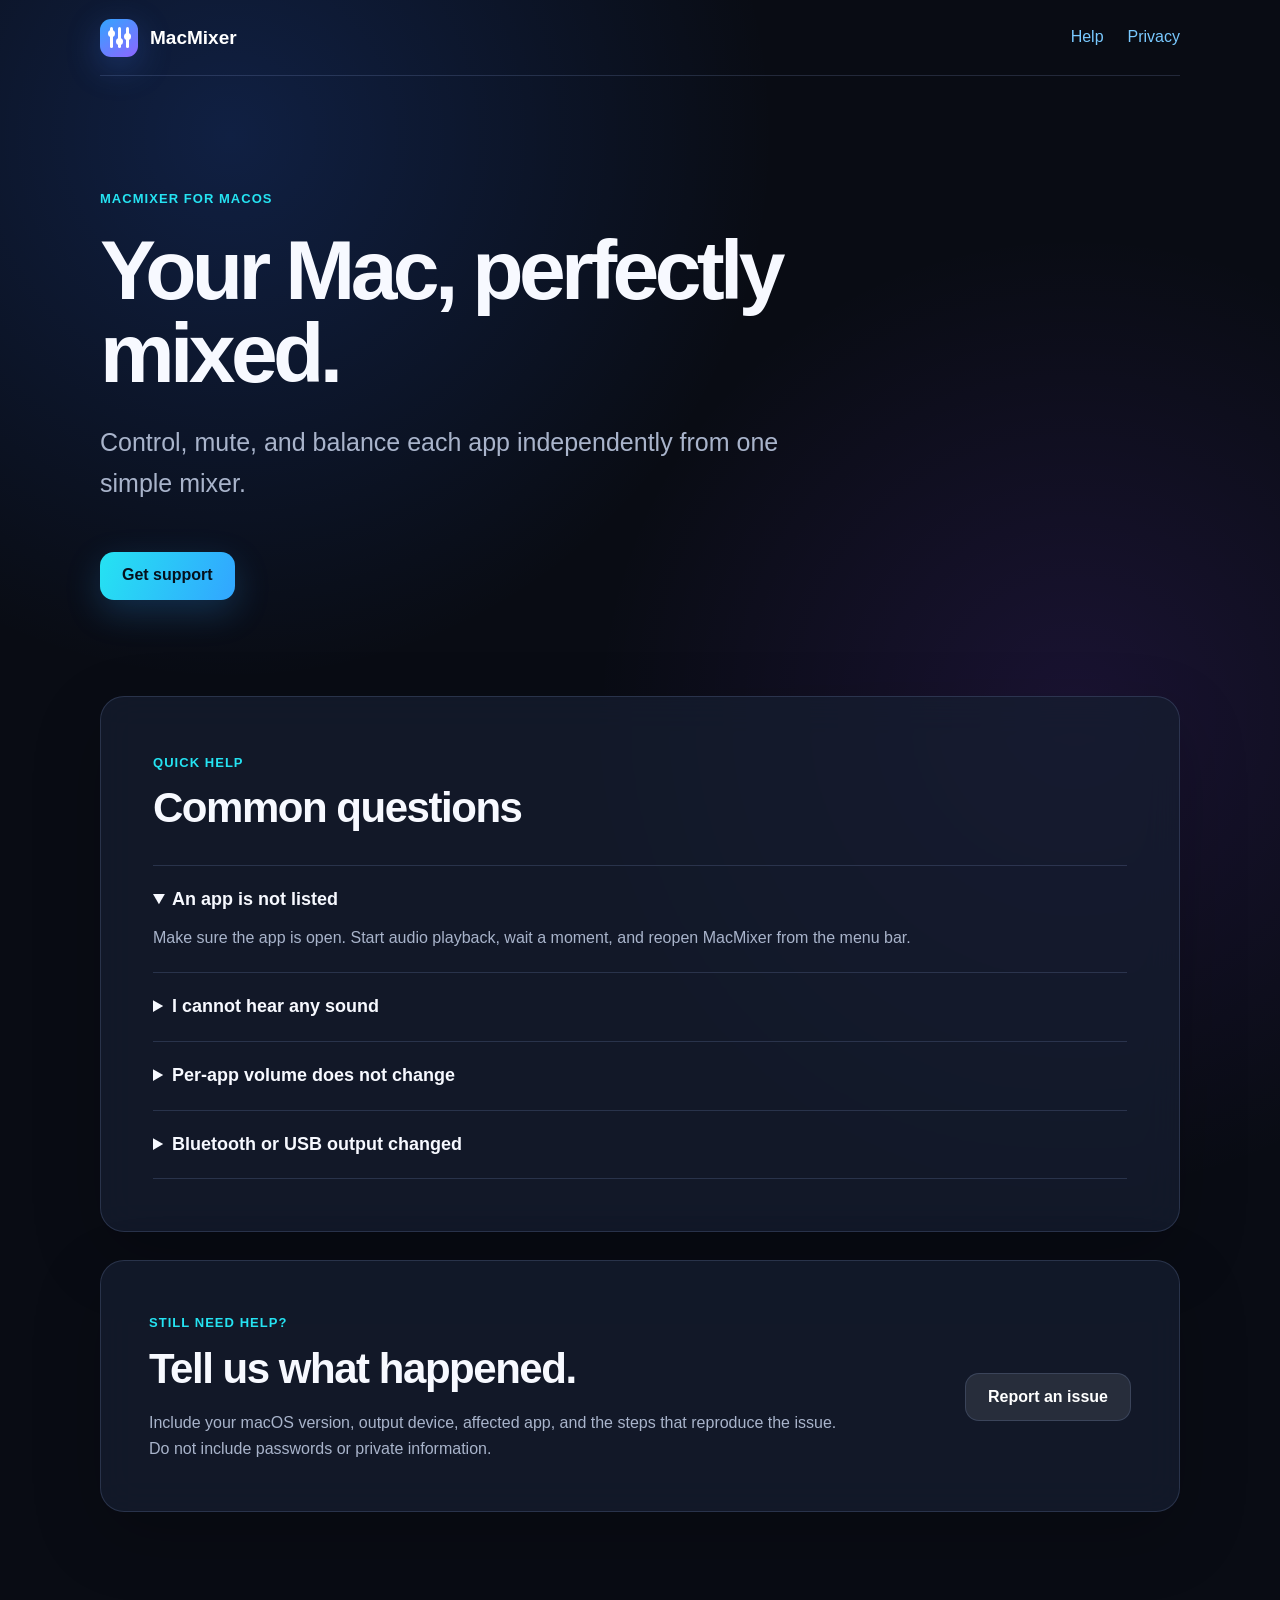
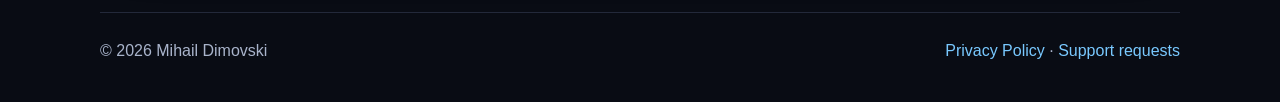
==== index.html @ 1b74af34 "Add MacMixer support and privacy site" ====
<!doctype html>
<html lang="en">
<head>
  <meta charset="utf-8">
  <meta name="viewport" content="width=device-width, initial-scale=1">
  <meta name="description" content="Official support for MacMixer, per-app volume control for macOS.">
  <title>MacMixer Support</title>
  <link rel="stylesheet" href="styles.css">
</head>
<body>
  <header class="nav">
    <a class="brand" href="./" aria-label="MacMixer home">
      <span class="mark" aria-hidden="true"><i></i><i></i><i></i></span>
      <span>MacMixer</span>
    </a>
    <nav aria-label="Main navigation">
      <a href="#help">Help</a>
      <a href="privacy.html">Privacy</a>
    </nav>
  </header>

  <main>
    <section class="hero">
      <div class="eyebrow">MacMixer for macOS</div>
      <h1>Your Mac, perfectly mixed.</h1>
      <p class="lead">Control, mute, and balance each app independently from one simple mixer.</p>
      <a class="button" href="#help">Get support</a>
    </section>

    <section class="panel" id="help">
      <div>
        <span class="section-label">Quick help</span>
        <h2>Common questions</h2>
      </div>
      <div class="faq">
        <details open>
          <summary>An app is not listed</summary>
          <p>Make sure the app is open. Start audio playback, wait a moment, and reopen MacMixer from the menu bar.</p>
        </details>
        <details>
          <summary>I cannot hear any sound</summary>
          <p>Set the app and master controls above 0%, confirm the correct output device is selected, then quit and reopen MacMixer.</p>
        </details>
        <details>
          <summary>Per-app volume does not change</summary>
          <p>Confirm that MacMixer has audio-capture permission in System Settings → Privacy &amp; Security. Restart the affected audio app after granting permission.</p>
        </details>
        <details>
          <summary>Bluetooth or USB output changed</summary>
          <p>Select the new device under Output Device. If it does not appear, reconnect it and reopen MacMixer.</p>
        </details>
      </div>
    </section>

    <section class="contact">
      <div>
        <span class="section-label">Still need help?</span>
        <h2>Tell us what happened.</h2>
        <p>Include your macOS version, output device, affected app, and the steps that reproduce the issue. Do not include passwords or private information.</p>
      </div>
      <a class="button secondary" href="https://github.com/MihailDDimovski/macmixer-support/issues/new" rel="noopener">Report an issue</a>
    </section>
  </main>

  <footer>
    <span>© 2026 Mihail Dimovski</span>
    <span><a href="privacy.html">Privacy Policy</a> · <a href="https://github.com/MihailDDimovski/macmixer-support/issues">Support requests</a></span>
  </footer>
</body>
</html>
---- styles.css ----
:root {
  color-scheme: dark;
  --bg: #090c14;
  --surface: rgba(22, 29, 48, .76);
  --line: rgba(167, 189, 255, .16);
  --text: #f7f9ff;
  --muted: #a9b4cb;
  --blue: #32a5ff;
  --cyan: #25e3f2;
  --violet: #8d65ff;
}

* { box-sizing: border-box; }
html { scroll-behavior: smooth; }
body {
  margin: 0;
  min-height: 100vh;
  color: var(--text);
  background:
    radial-gradient(circle at 18% 8%, rgba(44, 112, 255, .2), transparent 34rem),
    radial-gradient(circle at 84% 42%, rgba(139, 65, 255, .13), transparent 30rem),
    var(--bg);
  font: 16px/1.65 -apple-system, BlinkMacSystemFont, "SF Pro Text", Inter, sans-serif;
}

a { color: #79c9ff; text-decoration: none; }
a:hover { color: white; }
.nav, main, footer { width: min(1080px, calc(100% - 40px)); margin-inline: auto; }
.nav {
  height: 76px;
  display: flex;
  align-items: center;
  justify-content: space-between;
  border-bottom: 1px solid var(--line);
}
.nav nav { display: flex; gap: 24px; }
.brand { display: flex; align-items: center; gap: 12px; color: white; font-size: 19px; font-weight: 750; }
.mark {
  width: 38px; height: 38px; border-radius: 11px; display: flex; gap: 5px;
  align-items: center; justify-content: center;
  background: linear-gradient(145deg, var(--blue), var(--violet));
  box-shadow: 0 10px 34px rgba(64, 125, 255, .28);
}
.mark i { width: 3px; height: 21px; border-radius: 3px; background: white; position: relative; }
.mark i::after { content: ""; position: absolute; width: 7px; height: 7px; border-radius: 50%; background: white; left: -2px; }
.mark i:nth-child(1)::after { top: 3px; }
.mark i:nth-child(2)::after { top: 11px; }
.mark i:nth-child(3)::after { top: 6px; }

.hero { padding: 112px 0 96px; max-width: 790px; }
.eyebrow, .section-label { color: var(--cyan); font-weight: 700; letter-spacing: .08em; text-transform: uppercase; font-size: 13px; }
h1 { font-size: clamp(48px, 8vw, 84px); line-height: .98; letter-spacing: -.055em; margin: 20px 0 28px; }
h2 { font-size: clamp(28px, 4vw, 42px); line-height: 1.1; letter-spacing: -.035em; margin: 10px 0 18px; }
.lead { color: var(--muted); font-size: clamp(19px, 3vw, 25px); max-width: 700px; }
.button {
  display: inline-flex; align-items: center; justify-content: center; margin-top: 22px;
  min-height: 48px; padding: 0 22px; border-radius: 14px; color: #06111c; font-weight: 750;
  background: linear-gradient(110deg, var(--cyan), var(--blue)); box-shadow: 0 12px 35px rgba(48, 163, 255, .22);
}
.button:hover { color: #06111c; transform: translateY(-1px); }
.button.secondary { color: white; background: rgba(255,255,255,.09); border: 1px solid var(--line); box-shadow: none; white-space: nowrap; }
.button.secondary:hover { color: white; background: rgba(255,255,255,.14); }

.panel, .contact, .legal section {
  border: 1px solid var(--line); border-radius: 24px; background: var(--surface);
  box-shadow: 0 24px 70px rgba(0,0,0,.2); backdrop-filter: blur(18px);
}
.panel { padding: clamp(26px, 5vw, 52px); }
.faq { margin-top: 34px; }
details { border-top: 1px solid var(--line); padding: 19px 0; }
details:last-child { border-bottom: 1px solid var(--line); }
summary { cursor: pointer; font-size: 18px; font-weight: 680; }
details p { color: var(--muted); margin: 10px 28px 2px 0; }
.contact { margin: 28px 0 100px; padding: clamp(26px, 5vw, 48px); display: flex; align-items: center; justify-content: space-between; gap: 36px; }
.contact p { color: var(--muted); max-width: 700px; margin: 0; }

.legal { max-width: 900px; padding: 86px 0; }
.legal h1 { font-size: clamp(44px, 7vw, 70px); }
.legal > .lead { margin-bottom: 50px; }
.legal section { padding: 28px 32px; margin: 16px 0; }
.legal section h2 { font-size: 24px; margin: 0 0 8px; }
.legal section p { color: var(--muted); margin: 0; }
footer { min-height: 90px; padding: 25px 0; display: flex; justify-content: space-between; gap: 20px; color: var(--muted); border-top: 1px solid var(--line); }

@media (max-width: 650px) {
  .nav nav { gap: 14px; }
  .hero { padding: 76px 0 66px; }
  .contact { align-items: flex-start; flex-direction: column; }
  footer { flex-direction: column; }
}
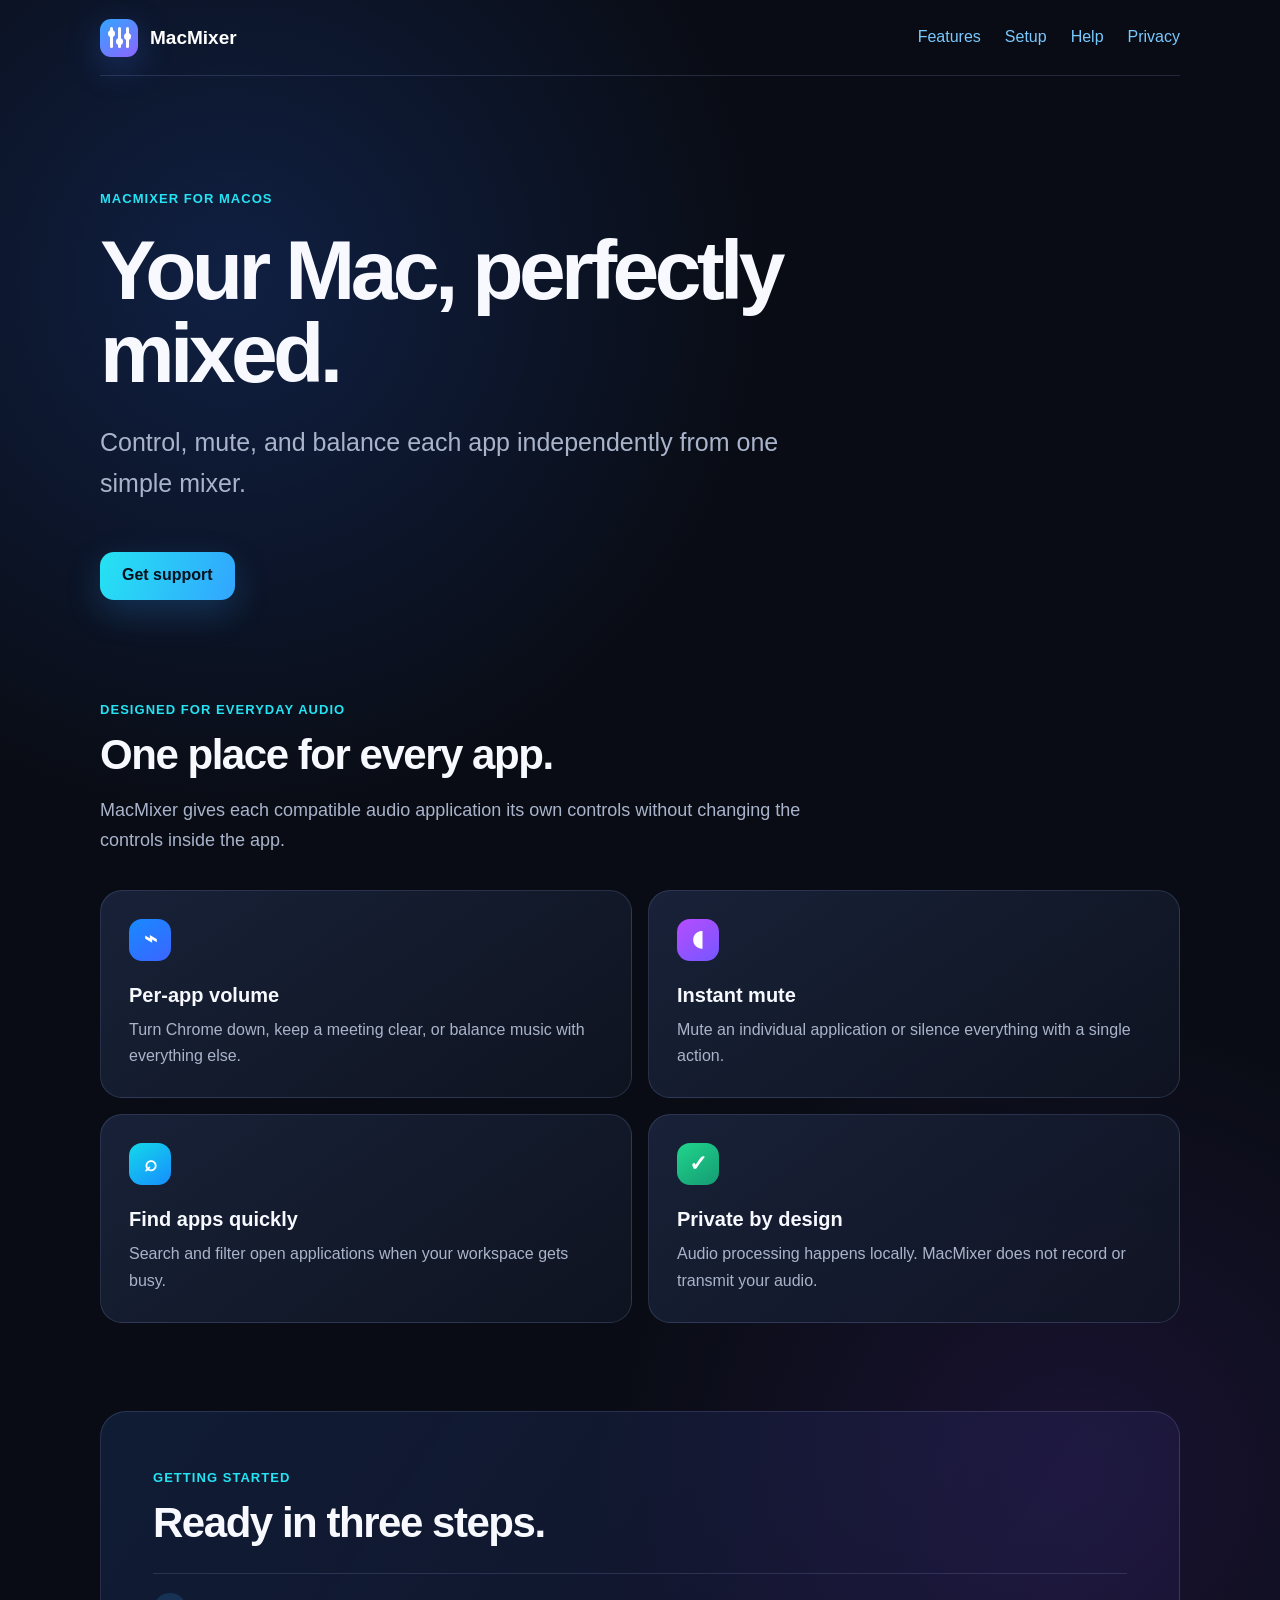
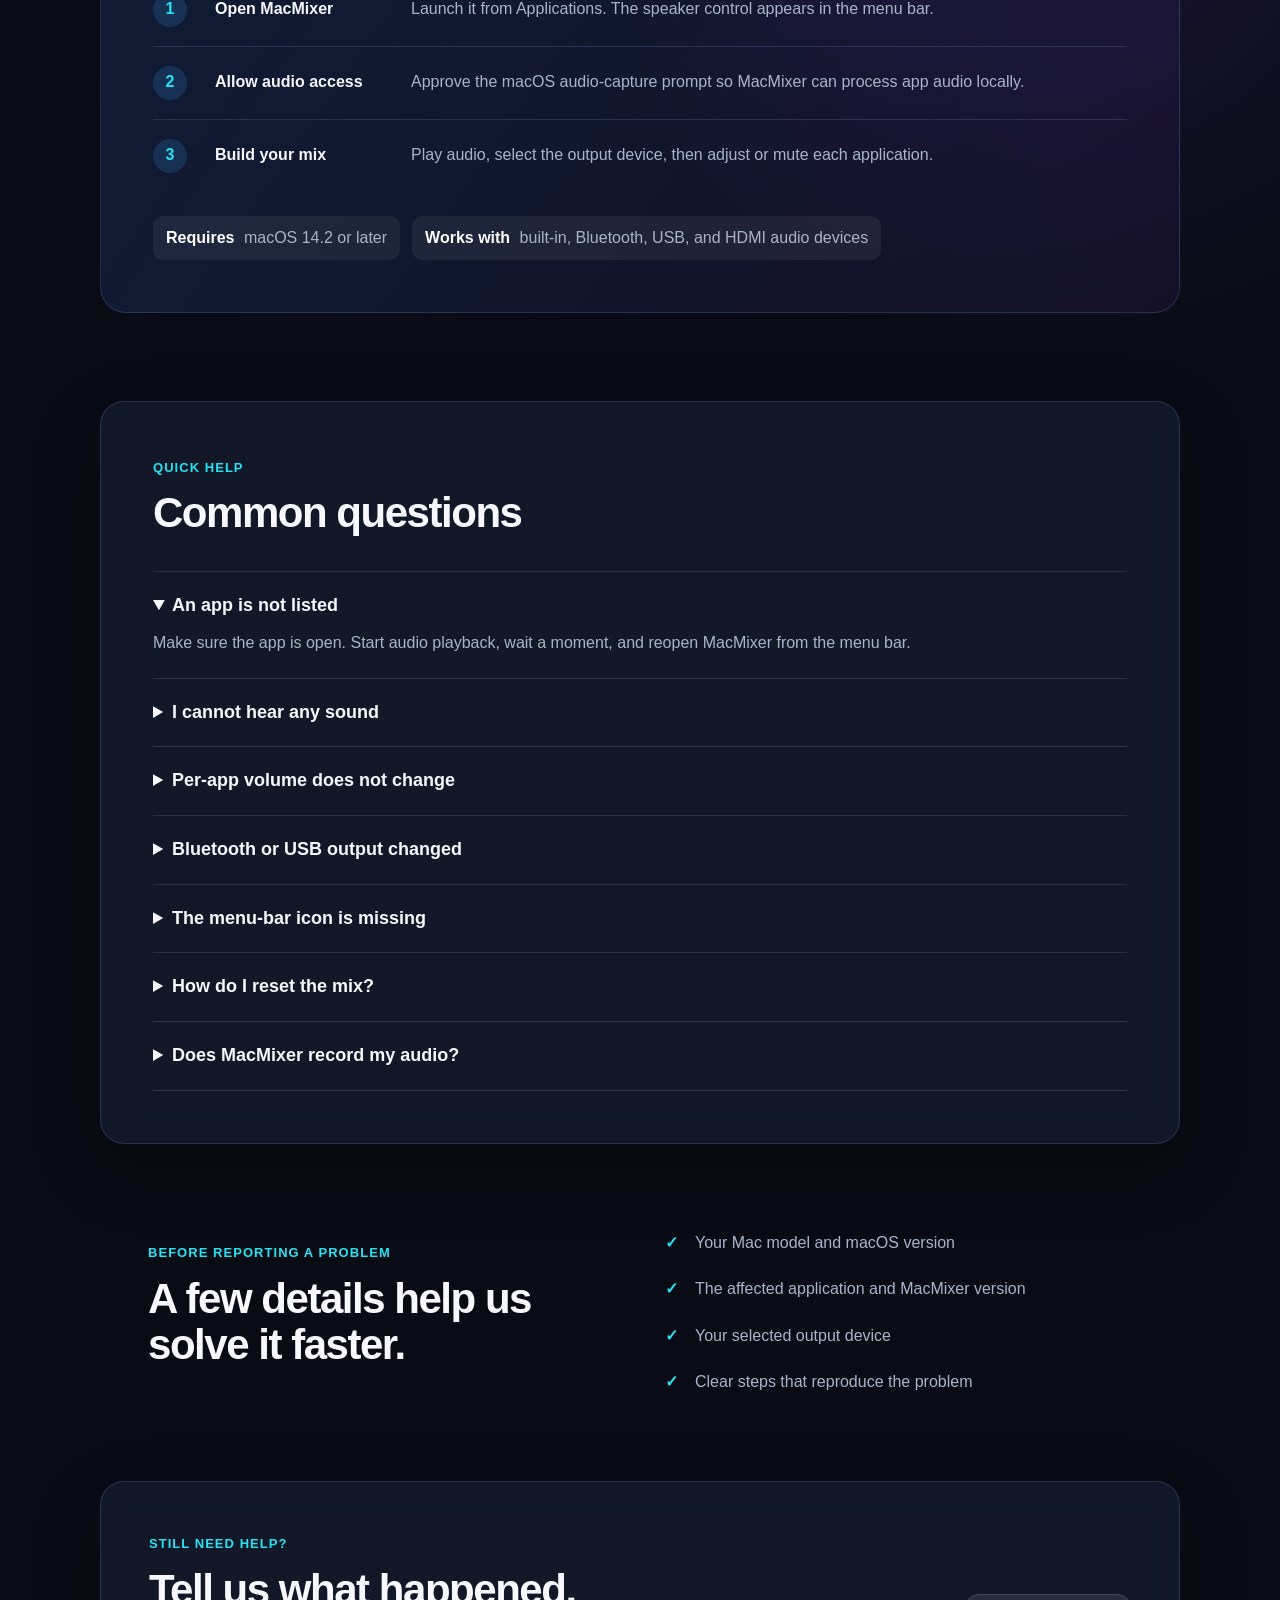
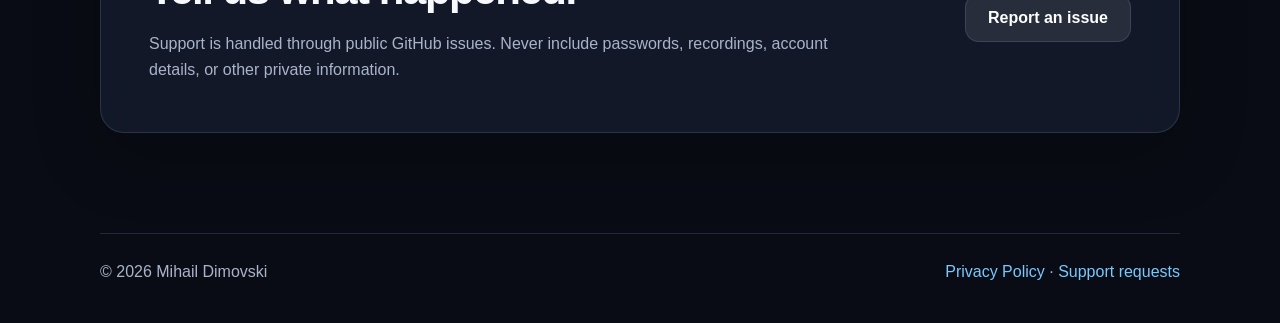
==== commit 85d63b46: "Expand MacMixer support content" ====
--- a/index.html
+++ b/index.html
@@ -14,6 +14,8 @@
       <span>MacMixer</span>
     </a>
     <nav aria-label="Main navigation">
+      <a href="#features">Features</a>
+      <a href="#setup">Setup</a>
       <a href="#help">Help</a>
       <a href="privacy.html">Privacy</a>
     </nav>
@@ -25,6 +27,52 @@
       <h1>Your Mac, perfectly mixed.</h1>
       <p class="lead">Control, mute, and balance each app independently from one simple mixer.</p>
       <a class="button" href="#help">Get support</a>
+    </section>
+
+    <section class="feature-section" id="features">
+      <div class="section-heading">
+        <span class="section-label">Designed for everyday audio</span>
+        <h2>One place for every app.</h2>
+        <p>MacMixer gives each compatible audio application its own controls without changing the controls inside the app.</p>
+      </div>
+      <div class="feature-grid">
+        <article class="feature-card">
+          <span class="feature-icon blue" aria-hidden="true">⌁</span>
+          <h3>Per-app volume</h3>
+          <p>Turn Chrome down, keep a meeting clear, or balance music with everything else.</p>
+        </article>
+        <article class="feature-card">
+          <span class="feature-icon violet" aria-hidden="true">◖</span>
+          <h3>Instant mute</h3>
+          <p>Mute an individual application or silence everything with a single action.</p>
+        </article>
+        <article class="feature-card">
+          <span class="feature-icon cyan" aria-hidden="true">⌕</span>
+          <h3>Find apps quickly</h3>
+          <p>Search and filter open applications when your workspace gets busy.</p>
+        </article>
+        <article class="feature-card">
+          <span class="feature-icon green" aria-hidden="true">✓</span>
+          <h3>Private by design</h3>
+          <p>Audio processing happens locally. MacMixer does not record or transmit your audio.</p>
+        </article>
+      </div>
+    </section>
+
+    <section class="setup" id="setup">
+      <div class="section-heading compact">
+        <span class="section-label">Getting started</span>
+        <h2>Ready in three steps.</h2>
+      </div>
+      <ol class="steps">
+        <li><strong>Open MacMixer</strong><span>Launch it from Applications. The speaker control appears in the menu bar.</span></li>
+        <li><strong>Allow audio access</strong><span>Approve the macOS audio-capture prompt so MacMixer can process app audio locally.</span></li>
+        <li><strong>Build your mix</strong><span>Play audio, select the output device, then adjust or mute each application.</span></li>
+      </ol>
+      <div class="requirements">
+        <span><strong>Requires</strong> macOS 14.2 or later</span>
+        <span><strong>Works with</strong> built-in, Bluetooth, USB, and HDMI audio devices</span>
+      </div>
     </section>
 
     <section class="panel" id="help">
@@ -49,14 +97,39 @@
           <summary>Bluetooth or USB output changed</summary>
           <p>Select the new device under Output Device. If it does not appear, reconnect it and reopen MacMixer.</p>
         </details>
+        <details>
+          <summary>The menu-bar icon is missing</summary>
+          <p>MacMixer uses a compact speaker icon. If the menu bar is full, close an unused menu-bar app or reduce the space occupied by other items, then reopen MacMixer.</p>
+        </details>
+        <details>
+          <summary>How do I reset the mix?</summary>
+          <p>Use Reset to align individual application levels with the master level and clear temporary mute choices.</p>
+        </details>
+        <details>
+          <summary>Does MacMixer record my audio?</summary>
+          <p>No. Audio is processed in real time on your Mac and is not recorded, retained, or transmitted. See the <a href="privacy.html">Privacy Policy</a>.</p>
+        </details>
       </div>
+    </section>
+
+    <section class="diagnostics">
+      <div>
+        <span class="section-label">Before reporting a problem</span>
+        <h2>A few details help us solve it faster.</h2>
+      </div>
+      <ul class="checklist">
+        <li>Your Mac model and macOS version</li>
+        <li>The affected application and MacMixer version</li>
+        <li>Your selected output device</li>
+        <li>Clear steps that reproduce the problem</li>
+      </ul>
     </section>
 
     <section class="contact">
       <div>
         <span class="section-label">Still need help?</span>
         <h2>Tell us what happened.</h2>
-        <p>Include your macOS version, output device, affected app, and the steps that reproduce the issue. Do not include passwords or private information.</p>
+        <p>Support is handled through public GitHub issues. Never include passwords, recordings, account details, or other private information.</p>
       </div>
       <a class="button secondary" href="https://github.com/MihailDDimovski/macmixer-support/issues/new" rel="noopener">Report an issue</a>
     </section>
--- a/styles.css
+++ b/styles.css
@@ -65,12 +65,46 @@
   border: 1px solid var(--line); border-radius: 24px; background: var(--surface);
   box-shadow: 0 24px 70px rgba(0,0,0,.2); backdrop-filter: blur(18px);
 }
+.feature-section { padding: 0 0 88px; }
+.section-heading { max-width: 720px; margin-bottom: 34px; }
+.section-heading p { color: var(--muted); font-size: 18px; }
+.section-heading.compact { margin-bottom: 26px; }
+.feature-grid { display: grid; grid-template-columns: repeat(2, 1fr); gap: 16px; }
+.feature-card {
+  padding: 28px; border: 1px solid var(--line); border-radius: 22px;
+  background: linear-gradient(145deg, rgba(28,38,64,.82), rgba(16,21,35,.82));
+}
+.feature-card h3 { font-size: 20px; margin: 18px 0 5px; }
+.feature-card p { color: var(--muted); margin: 0; }
+.feature-icon {
+  display: inline-grid; place-items: center; width: 42px; height: 42px; border-radius: 13px;
+  font-size: 22px; font-weight: 800; color: white;
+}
+.feature-icon.blue { background: linear-gradient(145deg, #178aff, #3c65ff); }
+.feature-icon.violet { background: linear-gradient(145deg, #b64cff, #7558ff); }
+.feature-icon.cyan { background: linear-gradient(145deg, #13d9e9, #168dff); }
+.feature-icon.green { background: linear-gradient(145deg, #20d58c, #159b74); }
+.setup {
+  margin-bottom: 88px; padding: clamp(26px, 5vw, 52px); border-radius: 26px;
+  border: 1px solid var(--line); background: linear-gradient(125deg, rgba(35,76,144,.27), rgba(60,31,107,.2));
+}
+.steps { list-style: none; padding: 0; margin: 0; counter-reset: setup; }
+.steps li { counter-increment: setup; display: grid; grid-template-columns: 46px 180px 1fr; align-items: center; gap: 16px; padding: 19px 0; border-top: 1px solid var(--line); }
+.steps li::before { content: counter(setup); display: grid; place-items: center; width: 34px; height: 34px; border-radius: 50%; background: rgba(57,169,255,.16); color: var(--cyan); font-weight: 800; }
+.steps li span { color: var(--muted); }
+.requirements { display: flex; flex-wrap: wrap; gap: 12px; margin-top: 24px; }
+.requirements span { padding: 9px 13px; border-radius: 10px; background: rgba(255,255,255,.06); color: var(--muted); }
+.requirements strong { color: white; margin-right: 5px; }
 .panel { padding: clamp(26px, 5vw, 52px); }
 .faq { margin-top: 34px; }
 details { border-top: 1px solid var(--line); padding: 19px 0; }
 details:last-child { border-bottom: 1px solid var(--line); }
 summary { cursor: pointer; font-size: 18px; font-weight: 680; }
 details p { color: var(--muted); margin: 10px 28px 2px 0; }
+.diagnostics { margin: 28px 0; padding: clamp(26px, 5vw, 48px); display: grid; grid-template-columns: 1fr 1fr; gap: 50px; align-items: center; }
+.checklist { list-style: none; padding: 0; margin: 0; }
+.checklist li { color: var(--muted); padding: 10px 0 10px 30px; position: relative; }
+.checklist li::before { content: "✓"; position: absolute; left: 0; color: var(--cyan); font-weight: 800; }
 .contact { margin: 28px 0 100px; padding: clamp(26px, 5vw, 48px); display: flex; align-items: center; justify-content: space-between; gap: 36px; }
 .contact p { color: var(--muted); max-width: 700px; margin: 0; }
 
@@ -86,5 +120,8 @@
   .nav nav { gap: 14px; }
   .hero { padding: 76px 0 66px; }
   .contact { align-items: flex-start; flex-direction: column; }
+  .feature-grid, .diagnostics { grid-template-columns: 1fr; }
+  .steps li { grid-template-columns: 42px 1fr; }
+  .steps li span { grid-column: 2; }
   footer { flex-direction: column; }
 }
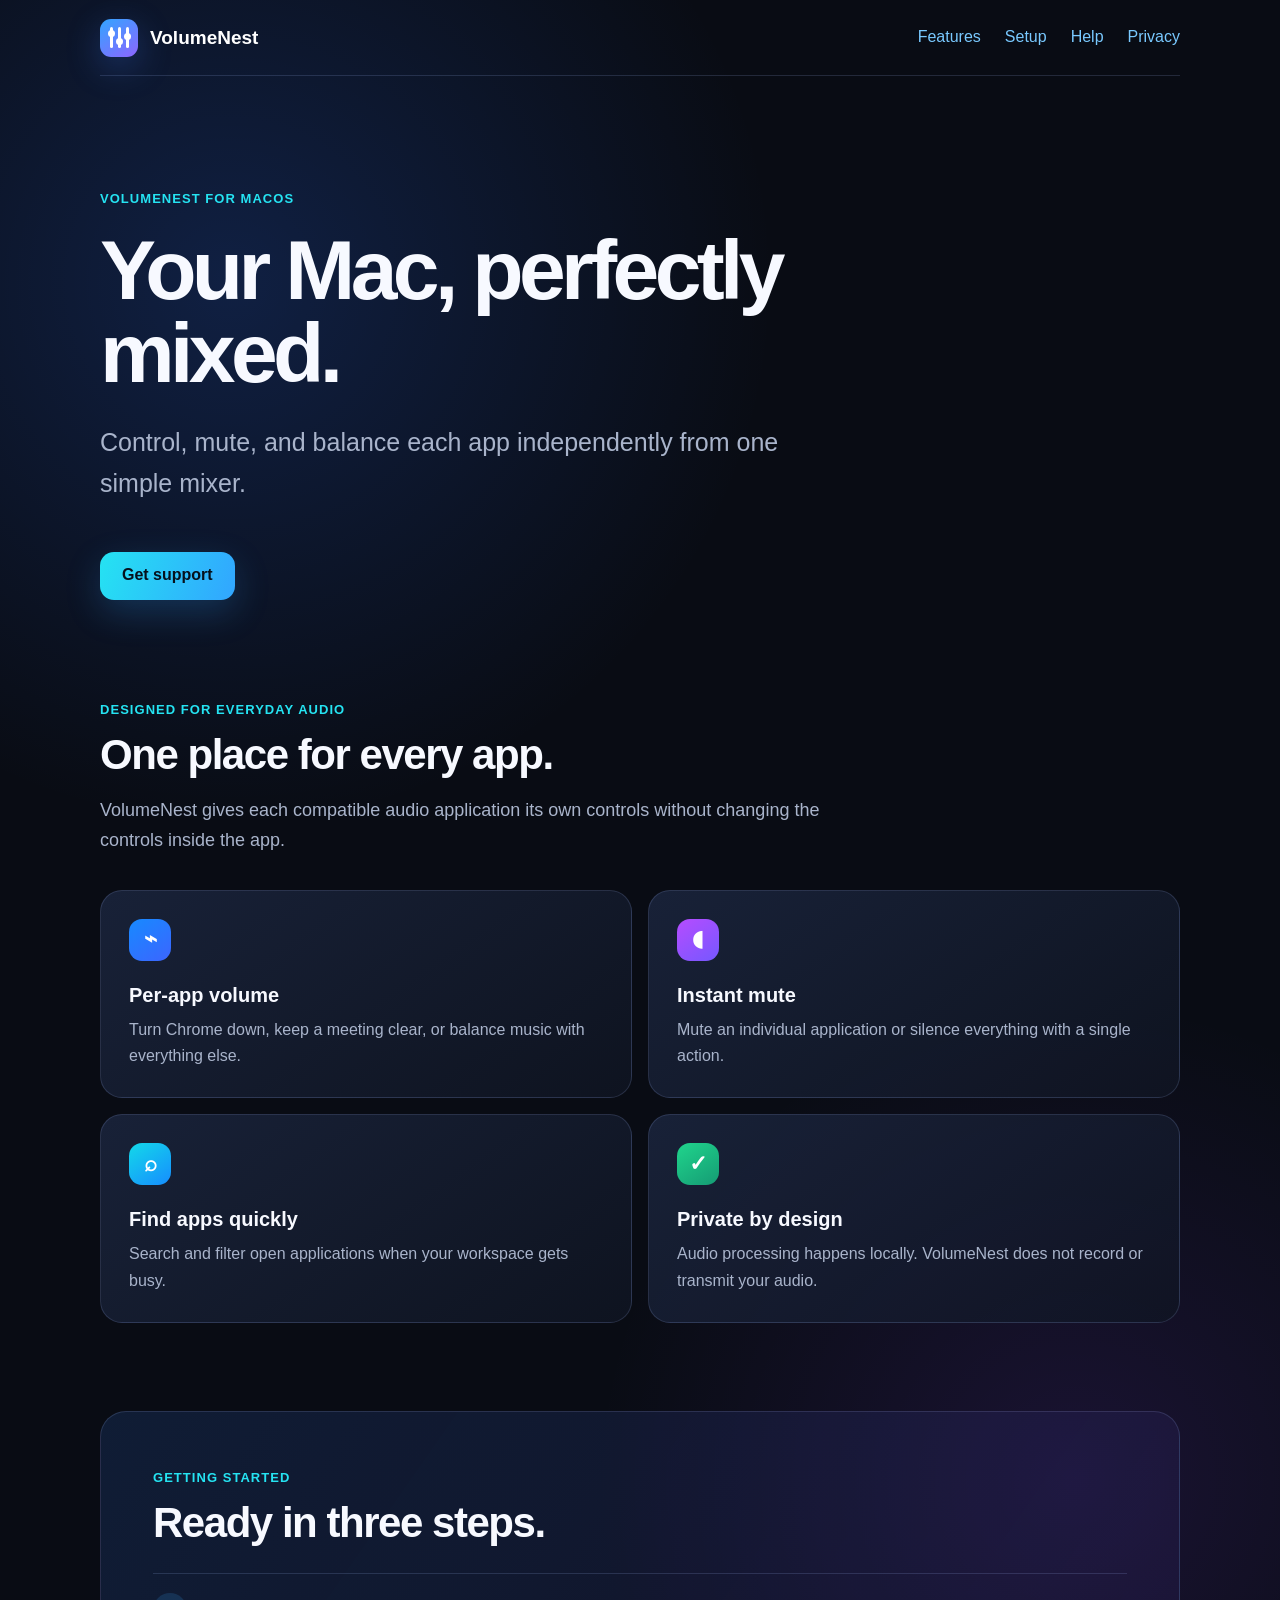
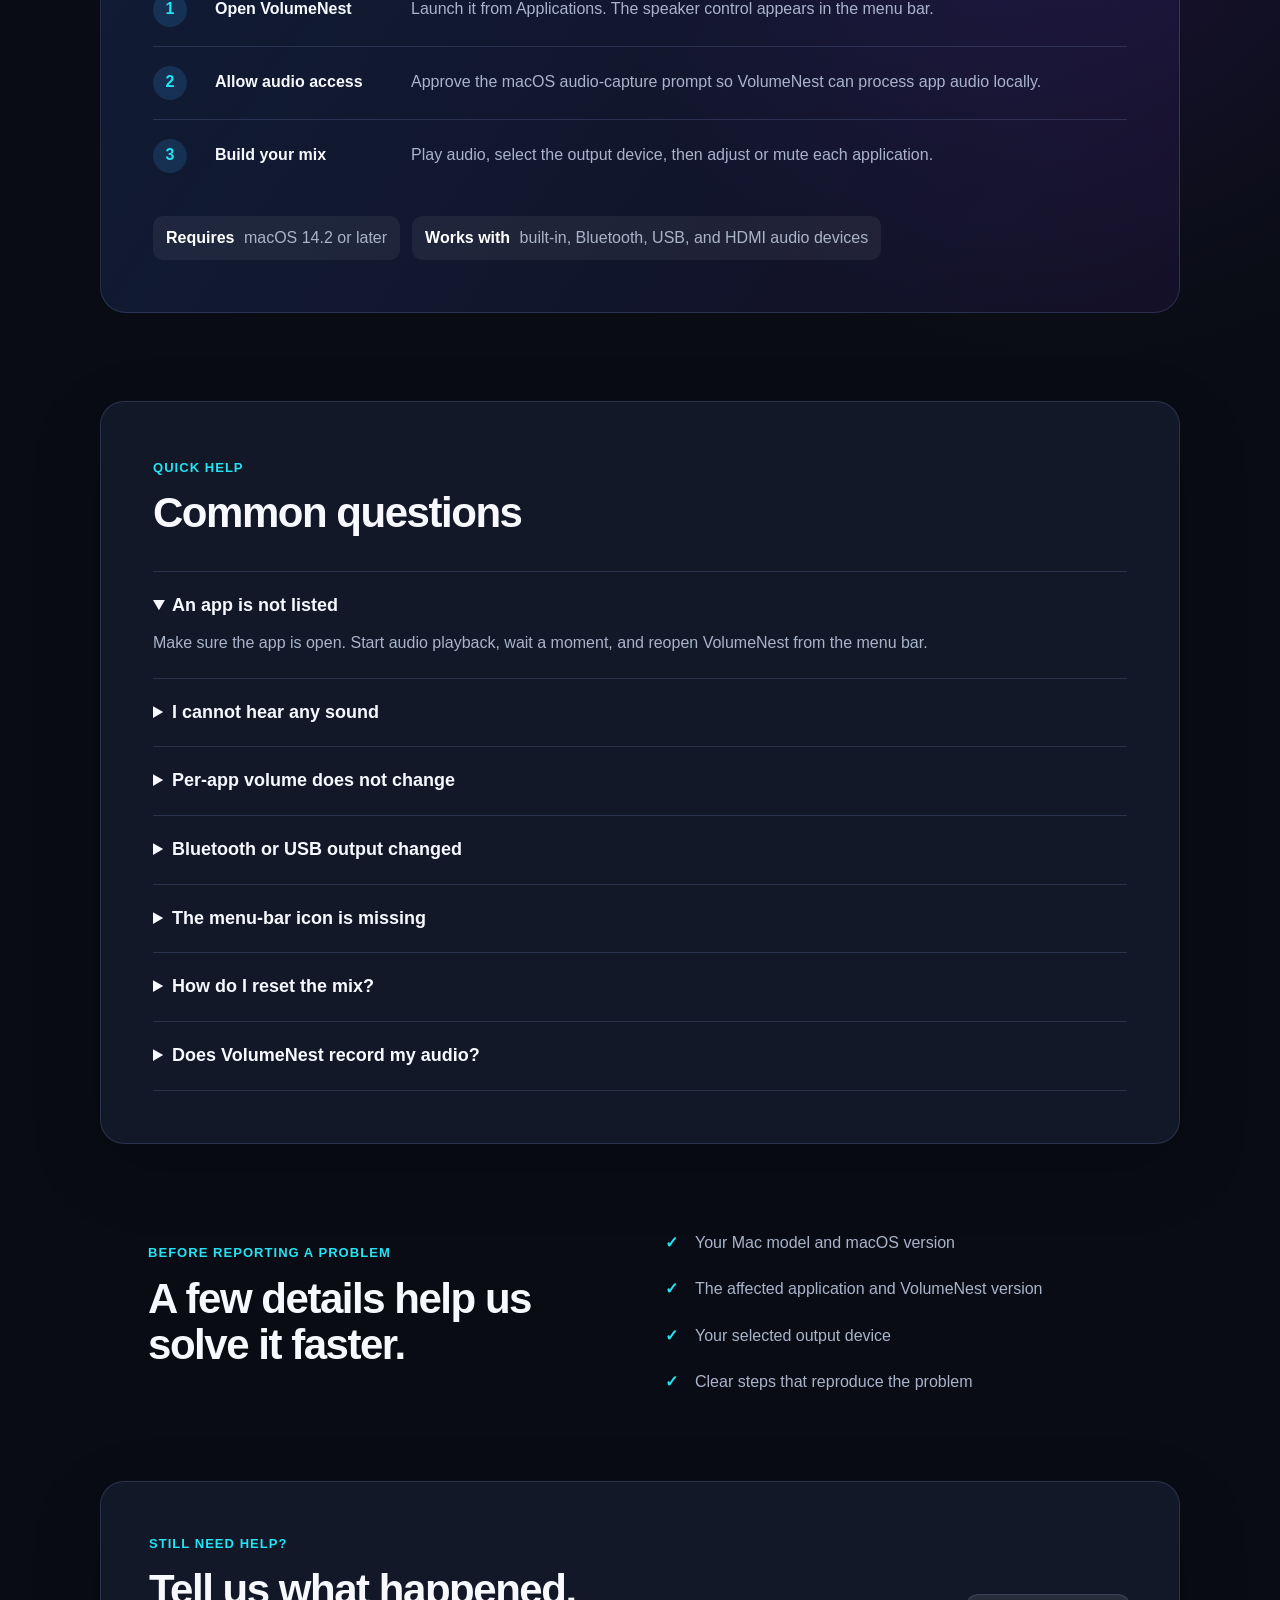
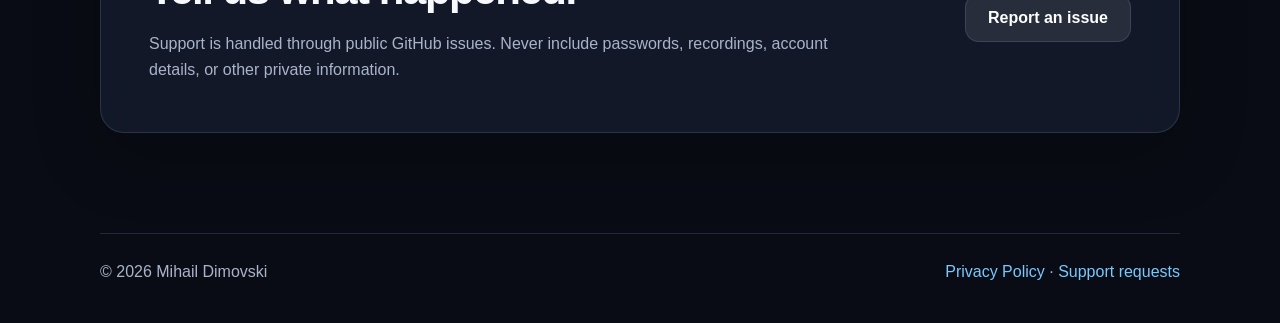
==== commit e4bdb1e7: "Rebrand support site to VolumeNest" ====
--- a/index.html
+++ b/index.html
@@ -3,15 +3,15 @@
 <head>
   <meta charset="utf-8">
   <meta name="viewport" content="width=device-width, initial-scale=1">
-  <meta name="description" content="Official support for MacMixer, per-app volume control for macOS.">
-  <title>MacMixer Support</title>
+  <meta name="description" content="Official support for VolumeNest, per-app volume control for macOS.">
+  <title>VolumeNest Support</title>
   <link rel="stylesheet" href="styles.css">
 </head>
 <body>
   <header class="nav">
-    <a class="brand" href="./" aria-label="MacMixer home">
+    <a class="brand" href="./" aria-label="VolumeNest home">
       <span class="mark" aria-hidden="true"><i></i><i></i><i></i></span>
-      <span>MacMixer</span>
+      <span>VolumeNest</span>
     </a>
     <nav aria-label="Main navigation">
       <a href="#features">Features</a>
@@ -23,7 +23,7 @@
 
   <main>
     <section class="hero">
-      <div class="eyebrow">MacMixer for macOS</div>
+      <div class="eyebrow">VolumeNest for macOS</div>
       <h1>Your Mac, perfectly mixed.</h1>
       <p class="lead">Control, mute, and balance each app independently from one simple mixer.</p>
       <a class="button" href="#help">Get support</a>
@@ -33,7 +33,7 @@
       <div class="section-heading">
         <span class="section-label">Designed for everyday audio</span>
         <h2>One place for every app.</h2>
-        <p>MacMixer gives each compatible audio application its own controls without changing the controls inside the app.</p>
+        <p>VolumeNest gives each compatible audio application its own controls without changing the controls inside the app.</p>
       </div>
       <div class="feature-grid">
         <article class="feature-card">
@@ -54,7 +54,7 @@
         <article class="feature-card">
           <span class="feature-icon green" aria-hidden="true">✓</span>
           <h3>Private by design</h3>
-          <p>Audio processing happens locally. MacMixer does not record or transmit your audio.</p>
+          <p>Audio processing happens locally. VolumeNest does not record or transmit your audio.</p>
         </article>
       </div>
     </section>
@@ -65,8 +65,8 @@
         <h2>Ready in three steps.</h2>
       </div>
       <ol class="steps">
-        <li><strong>Open MacMixer</strong><span>Launch it from Applications. The speaker control appears in the menu bar.</span></li>
-        <li><strong>Allow audio access</strong><span>Approve the macOS audio-capture prompt so MacMixer can process app audio locally.</span></li>
+        <li><strong>Open VolumeNest</strong><span>Launch it from Applications. The speaker control appears in the menu bar.</span></li>
+        <li><strong>Allow audio access</strong><span>Approve the macOS audio-capture prompt so VolumeNest can process app audio locally.</span></li>
         <li><strong>Build your mix</strong><span>Play audio, select the output device, then adjust or mute each application.</span></li>
       </ol>
       <div class="requirements">
@@ -83,30 +83,30 @@
       <div class="faq">
         <details open>
           <summary>An app is not listed</summary>
-          <p>Make sure the app is open. Start audio playback, wait a moment, and reopen MacMixer from the menu bar.</p>
+          <p>Make sure the app is open. Start audio playback, wait a moment, and reopen VolumeNest from the menu bar.</p>
         </details>
         <details>
           <summary>I cannot hear any sound</summary>
-          <p>Set the app and master controls above 0%, confirm the correct output device is selected, then quit and reopen MacMixer.</p>
+          <p>Set the app and master controls above 0%, confirm the correct output device is selected, then quit and reopen VolumeNest.</p>
         </details>
         <details>
           <summary>Per-app volume does not change</summary>
-          <p>Confirm that MacMixer has audio-capture permission in System Settings → Privacy &amp; Security. Restart the affected audio app after granting permission.</p>
+          <p>Confirm that VolumeNest has audio-capture permission in System Settings → Privacy &amp; Security. Restart the affected audio app after granting permission.</p>
         </details>
         <details>
           <summary>Bluetooth or USB output changed</summary>
-          <p>Select the new device under Output Device. If it does not appear, reconnect it and reopen MacMixer.</p>
+          <p>Select the new device under Output Device. If it does not appear, reconnect it and reopen VolumeNest.</p>
         </details>
         <details>
           <summary>The menu-bar icon is missing</summary>
-          <p>MacMixer uses a compact speaker icon. If the menu bar is full, close an unused menu-bar app or reduce the space occupied by other items, then reopen MacMixer.</p>
+          <p>VolumeNest uses a compact speaker icon. If the menu bar is full, close an unused menu-bar app or reduce the space occupied by other items, then reopen VolumeNest.</p>
         </details>
         <details>
           <summary>How do I reset the mix?</summary>
           <p>Use Reset to align individual application levels with the master level and clear temporary mute choices.</p>
         </details>
         <details>
-          <summary>Does MacMixer record my audio?</summary>
+          <summary>Does VolumeNest record my audio?</summary>
           <p>No. Audio is processed in real time on your Mac and is not recorded, retained, or transmitted. See the <a href="privacy.html">Privacy Policy</a>.</p>
         </details>
       </div>
@@ -119,7 +119,7 @@
       </div>
       <ul class="checklist">
         <li>Your Mac model and macOS version</li>
-        <li>The affected application and MacMixer version</li>
+        <li>The affected application and VolumeNest version</li>
         <li>Your selected output device</li>
         <li>Clear steps that reproduce the problem</li>
       </ul>
